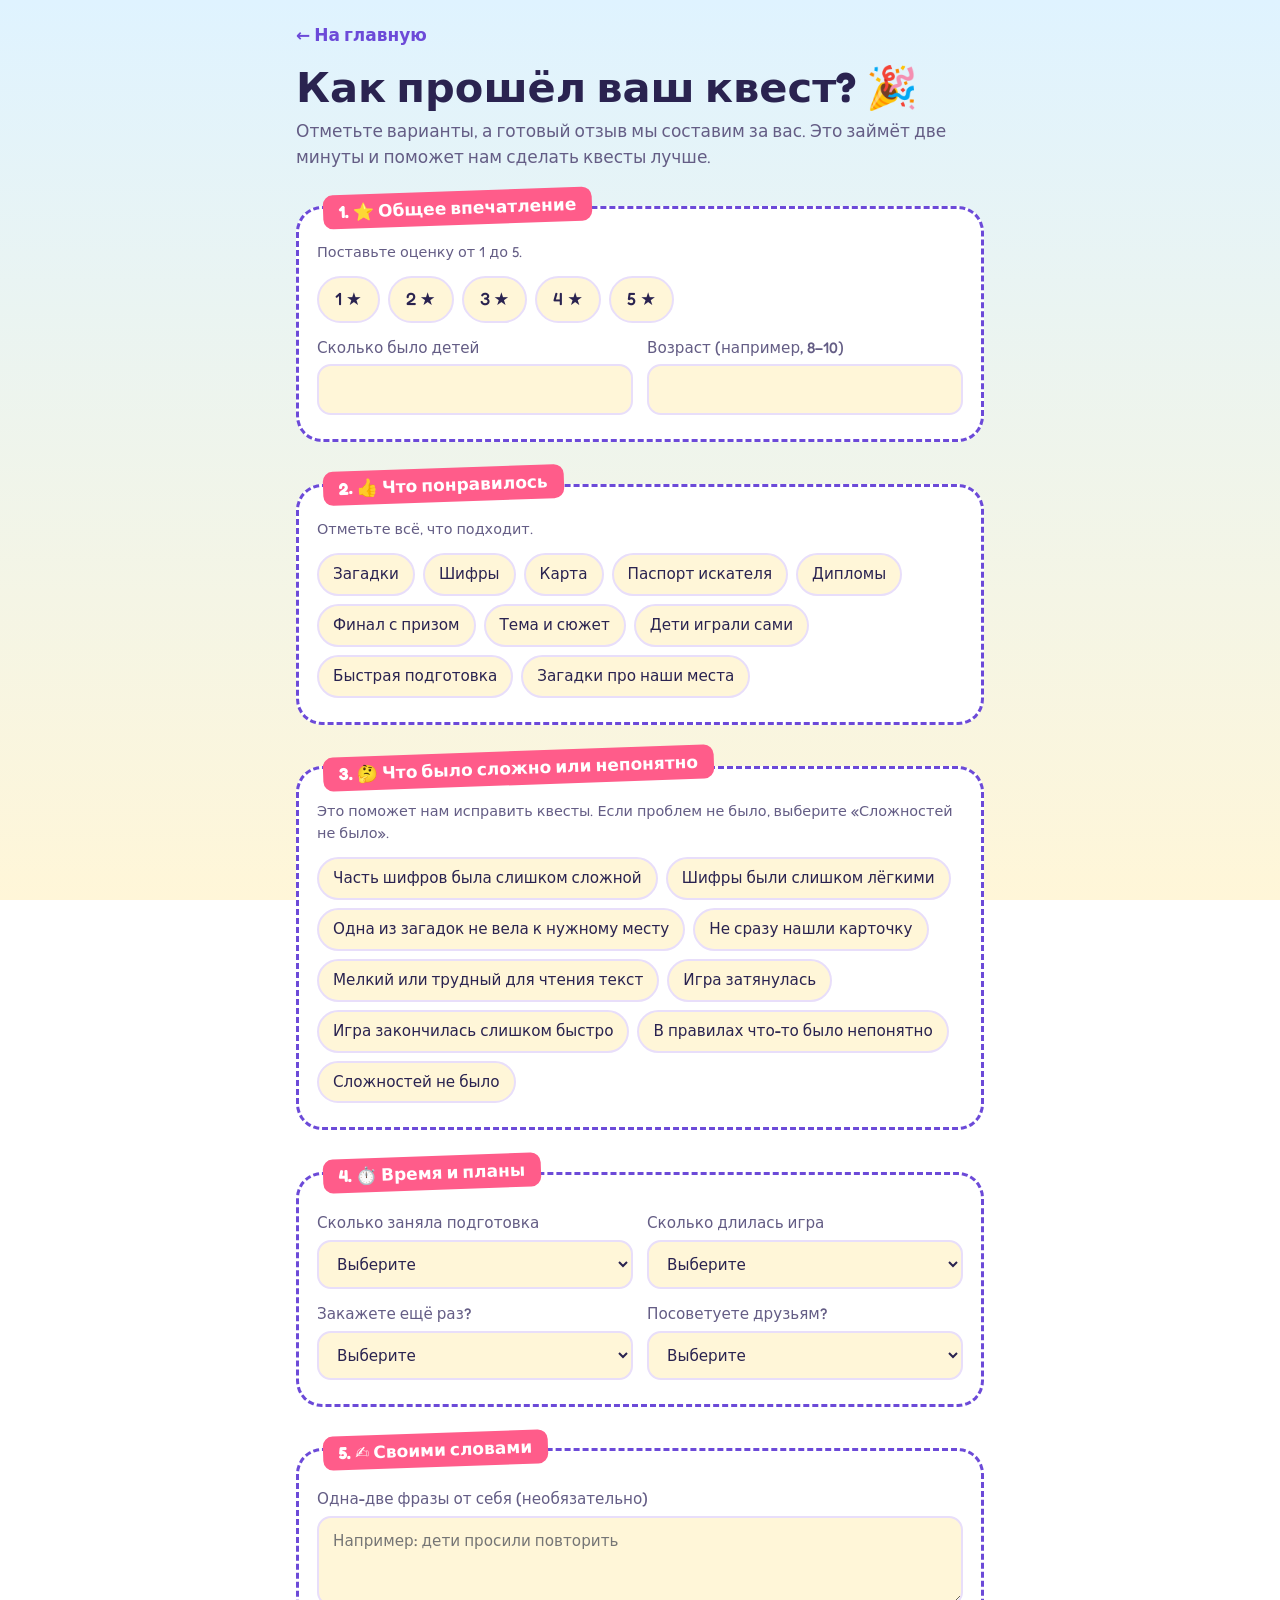
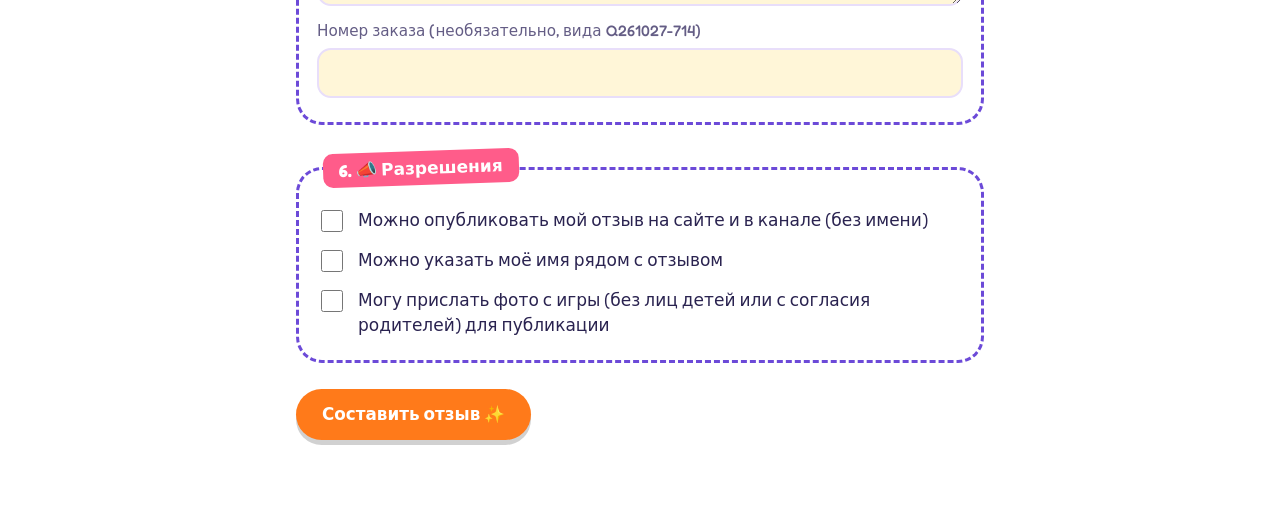
==== feedback.html @ 63641312 "Add files via upload" ====
<!doctype html>
<html lang="ru"><head><meta charset="utf-8">
<meta name="viewport" content="width=device-width, initial-scale=1, viewport-fit=cover">
<title>Отзыв о квесте</title>
<link rel="stylesheet" href="https://fonts.googleapis.com/css2?family=Fredoka:wght@400;500;600;700&display=swap">
<style>
:root{--bg:#dff3ff;--bg2:#fff6d8;--card:#fff;--tx:#2a2350;--mut:#645d85;--a:#ff7a1a;--b:#6c4ad8;--c:#2fb36b;--d:#ff5c8a;--bd:#e8defa;--err:#e0264f;box-sizing:border-box;padding-top:env(safe-area-inset-top,0px);padding-bottom:env(safe-area-inset-bottom,0px)}
@media(prefers-color-scheme:dark){:root:not([data-theme="light"]){--bg:#17143f;--bg2:#241d5c;--card:#2b2470;--tx:#f4f1ff;--mut:#bdb6e6;--bd:#443b94;--err:#ff8aa5}}
:root[data-theme="dark"]{--bg:#17143f;--bg2:#241d5c;--card:#2b2470;--tx:#f4f1ff;--mut:#bdb6e6;--bd:#443b94;--err:#ff8aa5}
*{box-sizing:border-box}[hidden]{display:none!important}html{scroll-padding-top:env(safe-area-inset-top,0px);scroll-behavior:smooth}
body{margin:0;color:var(--tx);background:linear-gradient(180deg,var(--bg) 0,var(--bg2) 100%) fixed;font:17px/1.5 Fredoka,"Trebuchet MS","Segoe UI Rounded",system-ui,sans-serif;overflow-x:hidden}
main{max-width:720px;margin:0 auto;padding:22px 16px 70px}
.top a{color:var(--b);font-weight:600;text-decoration:none}
h1{font-size:clamp(1.8rem,6vw,2.6rem);line-height:1.1;margin:.4em 0 .2em}.sub{color:var(--mut);margin:0 0 22px}
fieldset{position:relative;border:3px dashed var(--b);background:var(--card);border-radius:26px;padding:22px 18px 10px;margin:0 0 26px;min-width:0}
legend{background:var(--d);color:#fff;font-weight:700;padding:4px 16px;border-radius:10px;transform:rotate(-2deg);margin-left:6px}
label.f{display:block;font-size:.95rem;color:var(--mut);margin:0 0 14px;font-weight:500}
input[type=text],input[type=number],select,textarea{display:block;width:100%;margin-top:5px;padding:12px 14px;font:inherit;color:var(--tx);background:var(--bg2);border:2px solid var(--bd);border-radius:14px}
input:focus,select:focus,textarea:focus{outline:3px solid var(--b);outline-offset:1px}textarea{min-height:90px;resize:vertical}
.row{display:grid;grid-template-columns:repeat(2,minmax(0,1fr));gap:0 14px}@media(max-width:560px){.row{grid-template-columns:minmax(0,1fr)}}
.opts{display:flex;flex-wrap:wrap;gap:8px;margin:0 0 14px}
.opts label{position:relative;cursor:pointer}.opts input{position:absolute;opacity:0;inset:0;width:100%;height:100%;margin:0;cursor:pointer}
.opts span{display:inline-block;padding:8px 14px;border-radius:999px;border:2px solid var(--bd);background:var(--bg2);font-weight:500;font-size:.95rem;transition:.15s}
.opts input:checked+span{background:var(--b);border-color:var(--b);color:#fff}.opts input:focus-visible+span{outline:3px solid var(--a);outline-offset:2px}
.rate span{font-size:1.1rem;padding:8px 16px}.rate input:checked+span{background:var(--a);border-color:var(--a)}
.hint{font-size:.9rem;color:var(--mut);margin:-6px 0 14px}.chk{display:flex;gap:12px;align-items:flex-start;margin:0 0 12px;color:var(--tx);cursor:pointer}.chk input{width:22px;height:22px;margin-top:3px;flex:none;accent-color:var(--b)}
button{font:inherit;cursor:pointer}.btn{border:0;background:var(--a);color:#fff;font-weight:700;padding:13px 26px;border-radius:999px;font-size:1.05rem;box-shadow:0 5px 0 rgba(0,0,0,.18);text-decoration:none;display:inline-block}
.btn.ghost{background:var(--card);color:var(--b);border:2px solid var(--b);box-shadow:none}
#err{color:var(--err);font-weight:600;margin:10px 0;padding-left:20px}
#res{margin-top:22px;padding:22px;border-radius:24px;background:linear-gradient(135deg,#ffe27a,#ffb36b);color:#3a2300}#res h2{margin:0 0 6px;font-size:1.6rem}
#res textarea{background:#fff;color:#2a2350;border-color:#3a2300;min-height:150px}#res .btns{display:flex;flex-wrap:wrap;gap:10px;margin-top:12px}#res .btn.ghost{color:#3a2300;border-color:#3a2300;background:#fff}
#res details{margin-top:12px}#res pre{white-space:pre-wrap;overflow-wrap:anywhere;font:12px/1.4 ui-monospace,Menlo,Consolas,monospace;background:#fff;color:#2a2350;padding:12px;border-radius:12px;margin:8px 0 0}
@media(prefers-reduced-motion:reduce){*{animation:none!important;transition:none!important}}
</style></head><body><main>
<div class="top"><a href="./">← На главную</a></div>
<h1>Как прошёл ваш квест? 🎉</h1>
<p class="sub">Отметьте варианты, а готовый отзыв мы составим за вас. Это займёт две минуты и поможет нам сделать квесты лучше.</p>
<form id="f" novalidate>
<fieldset><legend>1. ⭐ Общее впечатление</legend>
<p class="hint">Поставьте оценку от 1 до 5.</p>
<div class="opts rate" role="radiogroup" aria-label="Оценка">
<label><input type="radio" name="rate" value="1"><span>1 ★</span></label><label><input type="radio" name="rate" value="2"><span>2 ★</span></label><label><input type="radio" name="rate" value="3"><span>3 ★</span></label><label><input type="radio" name="rate" value="4"><span>4 ★</span></label><label><input type="radio" name="rate" value="5"><span>5 ★</span></label></div>
<div class="row"><label class="f">Сколько было детей<input type="number" id="kids" min="1" max="60" inputmode="numeric"></label><label class="f">Возраст (например, 8–10)<input type="text" id="age"></label></div></fieldset>

<fieldset><legend>2. 👍 Что понравилось</legend><p class="hint">Отметьте всё, что подходит.</p>
<div class="opts" id="likes"></div></fieldset>

<fieldset><legend>3. 🤔 Что было сложно или непонятно</legend><p class="hint">Это поможет нам исправить квесты. Если проблем не было, выберите «Сложностей не было».</p>
<div class="opts" id="issues"></div></fieldset>

<fieldset><legend>4. ⏱️ Время и планы</legend>
<div class="row"><label class="f">Сколько заняла подготовка<select id="prep"><option value="">Выберите</option><option>до 30 минут</option><option>30–60 минут</option><option>больше часа</option></select></label>
<label class="f">Сколько длилась игра<select id="play"><option value="">Выберите</option><option>до 30 минут</option><option>30–60 минут</option><option>60–90 минут</option><option>больше 90 минут</option></select></label></div>
<div class="row"><label class="f">Закажете ещё раз?<select id="again"><option value="">Выберите</option><option>да</option><option>возможно</option><option>нет</option></select></label>
<label class="f">Посоветуете друзьям?<select id="rec"><option value="">Выберите</option><option>да</option><option>возможно</option><option>нет</option></select></label></div></fieldset>

<fieldset><legend>5. ✍️ Своими словами</legend>
<label class="f">Одна-две фразы от себя (необязательно)<textarea id="comment" placeholder="Например: дети просили повторить"></textarea></label>
<label class="f">Номер заказа (необязательно, вида Q261027-714)<input type="text" id="oid" autocomplete="off"></label></fieldset>

<fieldset><legend>6. 📣 Разрешения</legend>
<label class="chk"><input type="checkbox" id="c1"><span>Можно опубликовать мой отзыв на сайте и в канале (без имени)</span></label>
<label class="chk"><input type="checkbox" id="c2"><span>Можно указать моё имя рядом с отзывом</span></label>
<label class="chk"><input type="checkbox" id="c3"><span>Могу прислать фото с игры (без лиц детей или с согласия родителей) для публикации</span></label></fieldset>

<ul id="err"></ul>
<button class="btn" type="submit">Составить отзыв ✨</button>
</form>

<section id="res" hidden aria-live="polite">
<h2>Ваш отзыв готов! 💌</h2>
<p style="margin:0 0 8px">Проверьте текст, при желании поправьте и отправьте нам в Telegram. Спасибо, что помогаете!</p>
<textarea id="out" aria-label="Текст отзыва"></textarea>
<div class="btns"><button type="button" id="copy" class="btn">Скопировать отзыв</button><a id="tg" class="btn ghost" hidden>Открыть Telegram</a></div>
<details><summary>Данные для нас (отправляются вместе с отзывом)</summary><pre id="data"></pre></details>
</section></main>
<script>
const CONTACT="@Alex_delo";
const $=s=>document.querySelector(s);
const LIKES={riddles:"загадки",ciphers:"шифры",map:"карта",passport:"паспорт искателя",diploma:"дипломы",prize:"финал с призом",theme:"тема и сюжет",self:"дети играли сами",prep:"быстрая подготовка",places:"загадки про наши места"};
const ISSUES={hard:"часть шифров была слишком сложной",easy:"шифры были слишком лёгкими",lead:"одна из загадок не вела к нужному месту",find:"не сразу нашли карточку",text:"мелкий или трудный для чтения текст",long:"игра затянулась",short:"игра закончилась слишком быстро",unclear:"в правилах что-то было непонятно",none:"сложностей не было"};
function build(id,obj,name){$(id).innerHTML=Object.entries(obj).map(([k,t])=>'<label><input type="checkbox" name="'+name+'" value="'+k+'"><span>'+t[0].toUpperCase()+t.slice(1)+'</span></label>').join("")}
build("#likes",LIKES,"likes");build("#issues",ISSUES,"issues");
document.querySelectorAll('[name=issues]').forEach(i=>i.addEventListener("change",()=>{if(i.value==="none"&&i.checked)document.querySelectorAll('[name=issues]').forEach(o=>{if(o.value!=="none")o.checked=false});else if(i.checked)document.querySelector('[name=issues][value=none]').checked=false}));
const vals=n=>[...document.querySelectorAll('[name='+n+']:checked')].map(x=>x.value);
const v=i=>$("#"+i).value.trim();
$("#f").addEventListener("submit",e=>{e.preventDefault();const er=[];
const rate=document.querySelector('[name=rate]:checked');if(!rate)er.push("Поставьте оценку от 1 до 5");
if(!vals("likes").length&&!vals("issues").length&&!v("comment"))er.push("Отметьте хотя бы один вариант или напишите пару слов");
$("#err").innerHTML=er.map(x=>"<li>"+x+"</li>").join("");if(er.length){$("#err").scrollIntoView({behavior:"smooth",block:"center"});return}
const likes=vals("likes"),issues=vals("issues"),r=+rate.value;
const P=[];P.push("Оценка: "+r+" из 5.");
if(v("kids")||v("age"))P.push("Играло детей: "+(v("kids")||"—")+(v("age")?" (возраст "+v("age")+")":"")+".");
if(likes.length)P.push("Понравилось: "+likes.map(k=>LIKES[k]).join(", ")+".");
if(issues.includes("none"))P.push("Сложностей не возникло.");else if(issues.length)P.push("Что можно улучшить: "+issues.map(k=>ISSUES[k]).join("; ")+".");
const t=[v("prep")&&("подготовка заняла "+v("prep")),v("play")&&("игра длилась "+v("play"))].filter(Boolean).join(", ");if(t)P.push(t[0].toUpperCase()+t.slice(1)+".");
if(v("again"))P.push("Закажу ещё раз: "+v("again")+".");if(v("rec"))P.push("Посоветую друзьям: "+v("rec")+".");
if(v("comment"))P.push(v("comment"));
$("#out").value=P.join(" ");
const data={feedback:{order_id:v("oid")||null,rating:r,kids_count:+v("kids")||null,kids_age:v("age")||null,likes:likes,issues:issues,prep_time:v("prep")||null,play_time:v("play")||null,order_again:v("again")||null,recommend:v("rec")||null,comment:v("comment")||null,consent:{publish:$("#c1").checked,show_name:$("#c2").checked,photo:$("#c3").checked}}};
$("#data").textContent=JSON.stringify(data,null,2);
$("#res").hidden=false;if(CONTACT){$("#tg").hidden=false;$("#tg").href="https://t.me/"+CONTACT.replace("@","");$("#tg").target="_blank";$("#tg").rel="noopener"}
$("#res").scrollIntoView({behavior:"smooth"})});
$("#copy").onclick=async()=>{const txt=$("#out").value+"\n\n—— данные для нас ——\n"+$("#data").textContent;try{await navigator.clipboard.writeText(txt);$("#copy").textContent="Скопировано ✓ Вставьте в Telegram"}catch(e){const ta=document.createElement("textarea");ta.value=txt;document.body.appendChild(ta);ta.select();try{document.execCommand("copy");$("#copy").textContent="Скопировано ✓ Вставьте в Telegram"}catch(_){$("#copy").textContent="Скопируйте вручную"}ta.remove()}};
</script></body></html>
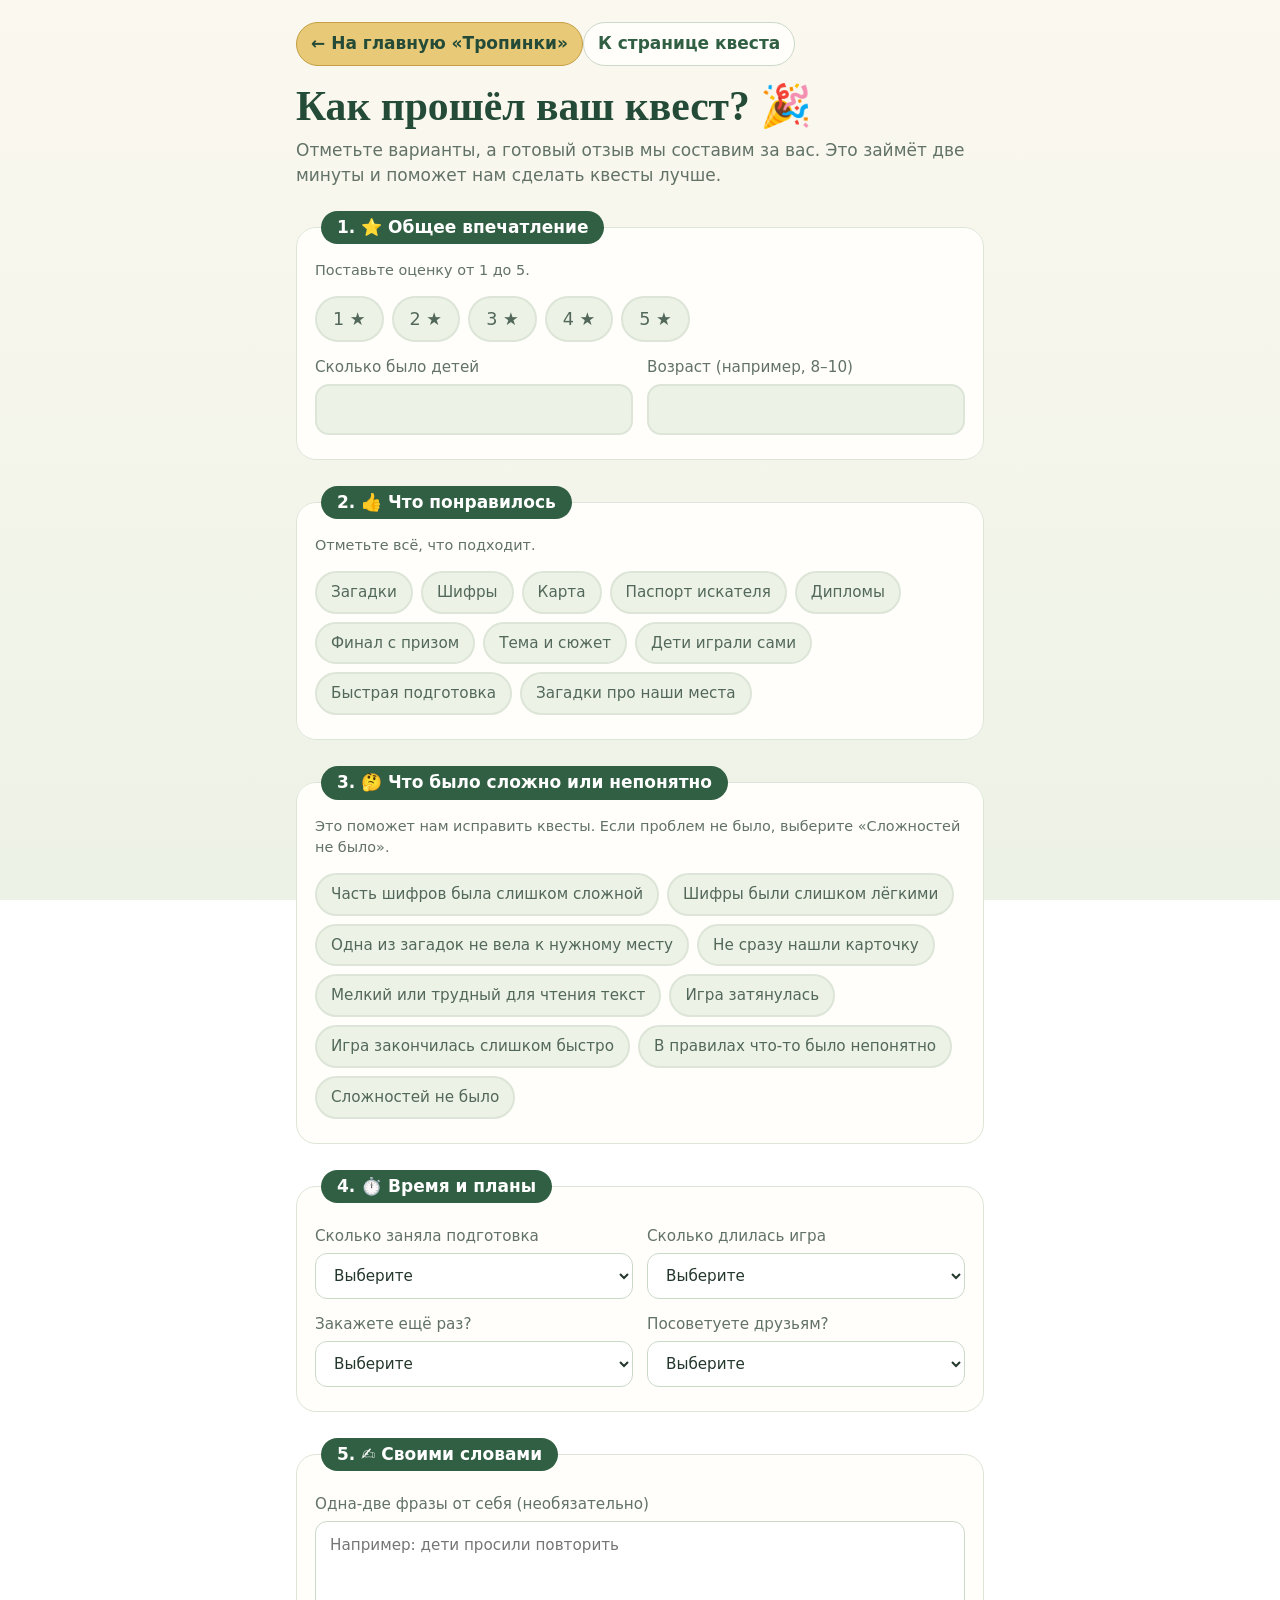
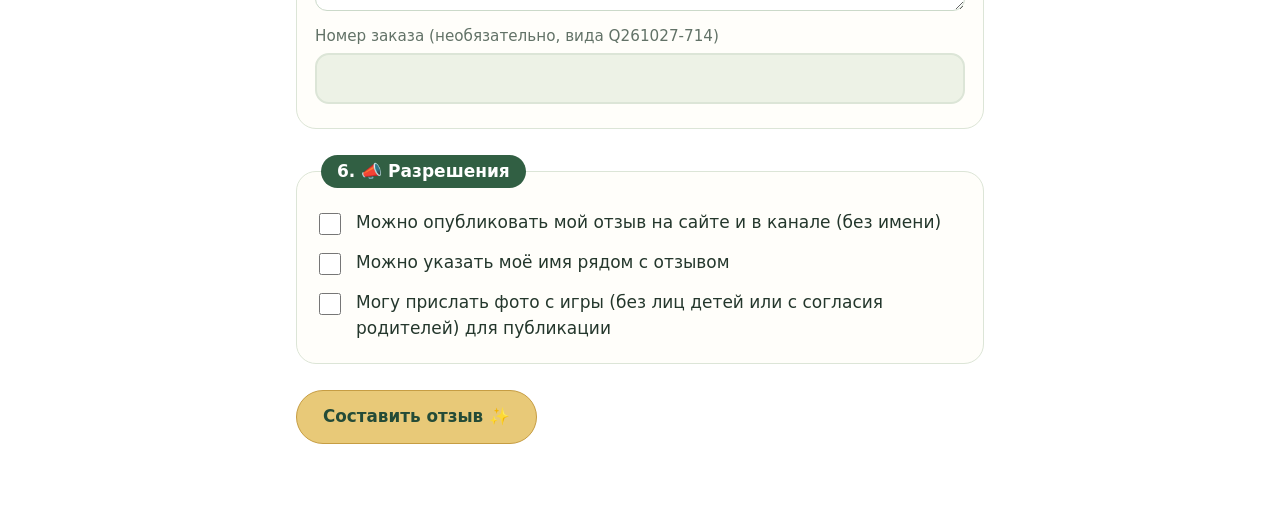
==== commit c65dbecc: "Unify customer form styling and add return navigation" ====
--- a/feedback.html
+++ b/feedback.html
@@ -31,8 +31,47 @@
 #res textarea{background:#fff;color:#2a2350;border-color:#3a2300;min-height:150px}#res .btns{display:flex;flex-wrap:wrap;gap:10px;margin-top:12px}#res .btn.ghost{color:#3a2300;border-color:#3a2300;background:#fff}
 #res details{margin-top:12px}#res pre{white-space:pre-wrap;overflow-wrap:anywhere;font:12px/1.4 ui-monospace,Menlo,Consolas,monospace;background:#fff;color:#2a2350;padding:12px;border-radius:12px;margin:8px 0 0}
 @media(prefers-reduced-motion:reduce){*{animation:none!important;transition:none!important}}
+
+#sendst{font-weight:600;margin:8px 0 0}#res details.fb2{margin-top:12px}#res details.fb2 summary{cursor:pointer;font-weight:600}
+.big{font-size:1.15rem;padding:15px 30px}.priv{font-size:.82rem;opacity:.85;margin:8px 0 0}
+</style>
+<style id="tropinka-page-theme">
+:root{color-scheme:light;--bg:#fbf8ef;--bg2:#edf2e6;--card:#fffefa;--tx:#24372c;--mut:#627267;--a:#e8c978;--b:#315f43;--c:#477b50;--d:#a66b4f;--bd:#dce5d7;--err:#a33b3b}
+@media(prefers-color-scheme:dark){:root:not([data-theme="light"]){--bg:#fbf8ef;--bg2:#edf2e6;--card:#fffefa;--tx:#24372c;--mut:#627267;--bd:#dce5d7}}
+:root[data-theme="dark"]{--bg:#fbf8ef;--bg2:#edf2e6;--card:#fffefa;--tx:#24372c;--mut:#627267;--bd:#dce5d7}
+body{background:linear-gradient(180deg,#fbf8ef 0,#edf2e6 100%) fixed;color:#24372c;font-family:"Trebuchet MS","Segoe UI",system-ui,sans-serif}
+.top{align-items:center;margin-bottom:18px}
+.top a{display:inline-flex;align-items:center;min-height:40px;padding:8px 14px;border:1px solid #cbd9c9;border-radius:999px;background:#fffefa;color:#315f43!important;text-decoration:none;font-weight:800}
+.top a:first-child{background:#e8c978;border-color:#c69d43;color:#244b37!important}
+h1,h2,h3{font-family:Georgia,"Times New Roman",serif;color:#244b37}
+fieldset{border:1px solid #dce5d7;background:#fffefa;border-radius:20px}
+legend{background:#315f43;color:#fff;border-radius:999px;transform:none}
+label{color:#52685a}
+input,select,textarea{background:#fff;color:#24372c;border:1px solid #cbd9c9;border-radius:12px}
+input:focus,select:focus,textarea:focus{outline:3px solid #e8c978}
+.pt{border:1px solid #dce5d7;background:#edf2e6}
+.pt h4 .n{background:#315f43}
+.btn{background:#e8c978;color:#244b37;border:1px solid #c69d43;box-shadow:none}
+.btn:hover{background:#f1d995}
+.btn.ghost,.small{background:#fffefa;color:#315f43;border:1px solid #cbd9c9;box-shadow:none}
+.chk input{accent-color:#315f43}
+#err{color:#a33b3b}
+#res{background:#f5edcf;color:#4b421f;border:1px solid #e3d29c}
+#res h2{color:#244b37}
+#res textarea{background:#fff;color:#24372c;border-color:#cbd9c9}
+#res .btn.ghost{color:#315f43;border-color:#cbd9c9;background:#fff}
+.step{background:#fffefa;color:#24372c;border:1px solid #dce5d7}
+dl.sum dt{color:#627267}
+.total{color:#315f43}
+.mini{border:1px solid #cbd9c9;background:#edf2e6;color:#315f43}
+#qr{border-color:#dce5d7}
+.promo{background:#edf2e6;color:#52685a}
+.opts span{border-color:#dce5d7;background:#edf2e6}
+.opts input:checked+span{background:#315f43;border-color:#315f43;color:#fff}
+.rate input:checked+span{background:#e8c978;border-color:#c69d43;color:#244b37}
+#sendst{color:#315f43}
 </style></head><body><main>
-<div class="top"><a href="./">← На главную</a></div>
+<div class="top"><a href="https://tropinka-kids.ru/">← На главную «Тропинки»</a><a href="./">К странице квеста</a></div>
 <h1>Как прошёл ваш квест? 🎉</h1>
 <p class="sub">Отметьте варианты, а готовый отзыв мы составим за вас. Это займёт две минуты и поможет нам сделать квесты лучше.</p>
 <form id="f" novalidate>
@@ -71,11 +110,19 @@
 <h2>Ваш отзыв готов! 💌</h2>
 <p style="margin:0 0 8px">Проверьте текст, при желании поправьте и отправьте нам в Telegram. Спасибо, что помогаете!</p>
 <textarea id="out" aria-label="Текст отзыва"></textarea>
-<div class="btns"><button type="button" id="copy" class="btn">Скопировать отзыв</button><a id="tg" class="btn ghost" hidden>Открыть Telegram</a></div>
+<input type="text" id="hp" tabindex="-1" autocomplete="off" aria-hidden="true" style="position:absolute;left:-9999px;width:1px;height:1px;opacity:0">
+<button type="button" id="send" class="btn big" hidden>Отправить отзыв ✉️</button>
+<p id="sendst" class="hint" role="status"></p>
+<p class="priv">Нажимая «Отправить», вы соглашаетесь, что мы используем указанные данные только для выполнения заказа и улучшения сервиса.</p>
+<details class="fb2" id="fb2"><summary>Другие способы отправить</summary>
+<div class="btns"><button type="button" id="copy" class="btn">Скопировать отзыв</button><a id="tg" class="btn ghost" hidden>Открыть Telegram</a><a id="mail" class="btn ghost">Написать письмом</a></div>
 <details><summary>Данные для нас (отправляются вместе с отзывом)</summary><pre id="data"></pre></details>
+</details>
 </section></main>
 <script>
 const CONTACT="@Alex_delo";
+const ENDPOINT="https://script.google.com/macros/s/AKfycbyRZndHTeyTRA7aGQNxw8YIweadRkgoFuaOi9_GL-FE14mXrs6YCntQMmqyD1EBescW1g/exec";
+const MAIL="al-vakarin@yandex.ru";
 const $=s=>document.querySelector(s);
 const LIKES={riddles:"загадки",ciphers:"шифры",map:"карта",passport:"паспорт искателя",diploma:"дипломы",prize:"финал с призом",theme:"тема и сюжет",self:"дети играли сами",prep:"быстрая подготовка",places:"загадки про наши места"};
 const ISSUES={hard:"часть шифров была слишком сложной",easy:"шифры были слишком лёгкими",lead:"одна из загадок не вела к нужному месту",find:"не сразу нашли карточку",text:"мелкий или трудный для чтения текст",long:"игра затянулась",short:"игра закончилась слишком быстро",unclear:"в правилах что-то было непонятно",none:"сложностей не было"};
@@ -99,7 +146,20 @@
 $("#out").value=P.join(" ");
 const data={feedback:{order_id:v("oid")||null,rating:r,kids_count:+v("kids")||null,kids_age:v("age")||null,likes:likes,issues:issues,prep_time:v("prep")||null,play_time:v("play")||null,order_again:v("again")||null,recommend:v("rec")||null,comment:v("comment")||null,consent:{publish:$("#c1").checked,show_name:$("#c2").checked,photo:$("#c3").checked}}};
 $("#data").textContent=JSON.stringify(data,null,2);
-$("#res").hidden=false;if(CONTACT){$("#tg").hidden=false;$("#tg").href="https://t.me/"+CONTACT.replace("@","");$("#tg").target="_blank";$("#tg").rel="noopener"}
+$("#res").hidden=false;
+const full=$("#out").value+"\n\n—— данные для нас ——\n"+$("#data").textContent;
+prepSend("feedback",v("oid")||"",""+"Отзыв: "+r+" из 5"+(v("oid")?" · "+v("oid"):""),full,$("#out").value);
 $("#res").scrollIntoView({behavior:"smooth"})});
+
+async function sendNow(kind,id,subject,text){const st=$("#sendst"),b=$("#send");
+st.textContent="Отправляем…";b.disabled=true;
+try{const hp=document.getElementById("hp");const r=await fetch(ENDPOINT,{method:"POST",body:JSON.stringify({kind:kind,id:id,subject:subject,text:text,hp:hp?hp.value:""})});
+const j=await r.json();if(j&&j.ok){st.textContent=kind==="feedback"?"Спасибо! Отзыв отправлен ✅":"Готово! Заявка отправлена ✅ Мы свяжемся с вами в Telegram или по телефону.";b.hidden=true;return}throw new Error("bad")}
+catch(e){st.textContent="Не получилось отправить автоматически. Воспользуйтесь запасным способом ниже.";b.disabled=false;$("#fb2").open=true}}
+function prepSend(kind,id,subject,text,readable){
+$("#send").hidden=!ENDPOINT;$("#send").disabled=false;$("#sendst").textContent="";$("#fb2").open=!ENDPOINT;
+$("#send").onclick=()=>sendNow(kind,id,subject,text);
+const m=$("#mail");m.href="mailto:"+MAIL+"?subject="+encodeURIComponent(subject)+"&body="+encodeURIComponent(readable.slice(0,1800));
+if(CONTACT){$("#tg").hidden=false;$("#tg").href="https://t.me/"+CONTACT.replace("@","");$("#tg").target="_blank";$("#tg").rel="noopener"}}
 $("#copy").onclick=async()=>{const txt=$("#out").value+"\n\n—— данные для нас ——\n"+$("#data").textContent;try{await navigator.clipboard.writeText(txt);$("#copy").textContent="Скопировано ✓ Вставьте в Telegram"}catch(e){const ta=document.createElement("textarea");ta.value=txt;document.body.appendChild(ta);ta.select();try{document.execCommand("copy");$("#copy").textContent="Скопировано ✓ Вставьте в Telegram"}catch(_){$("#copy").textContent="Скопируйте вручную"}ta.remove()}};
 </script></body></html>
